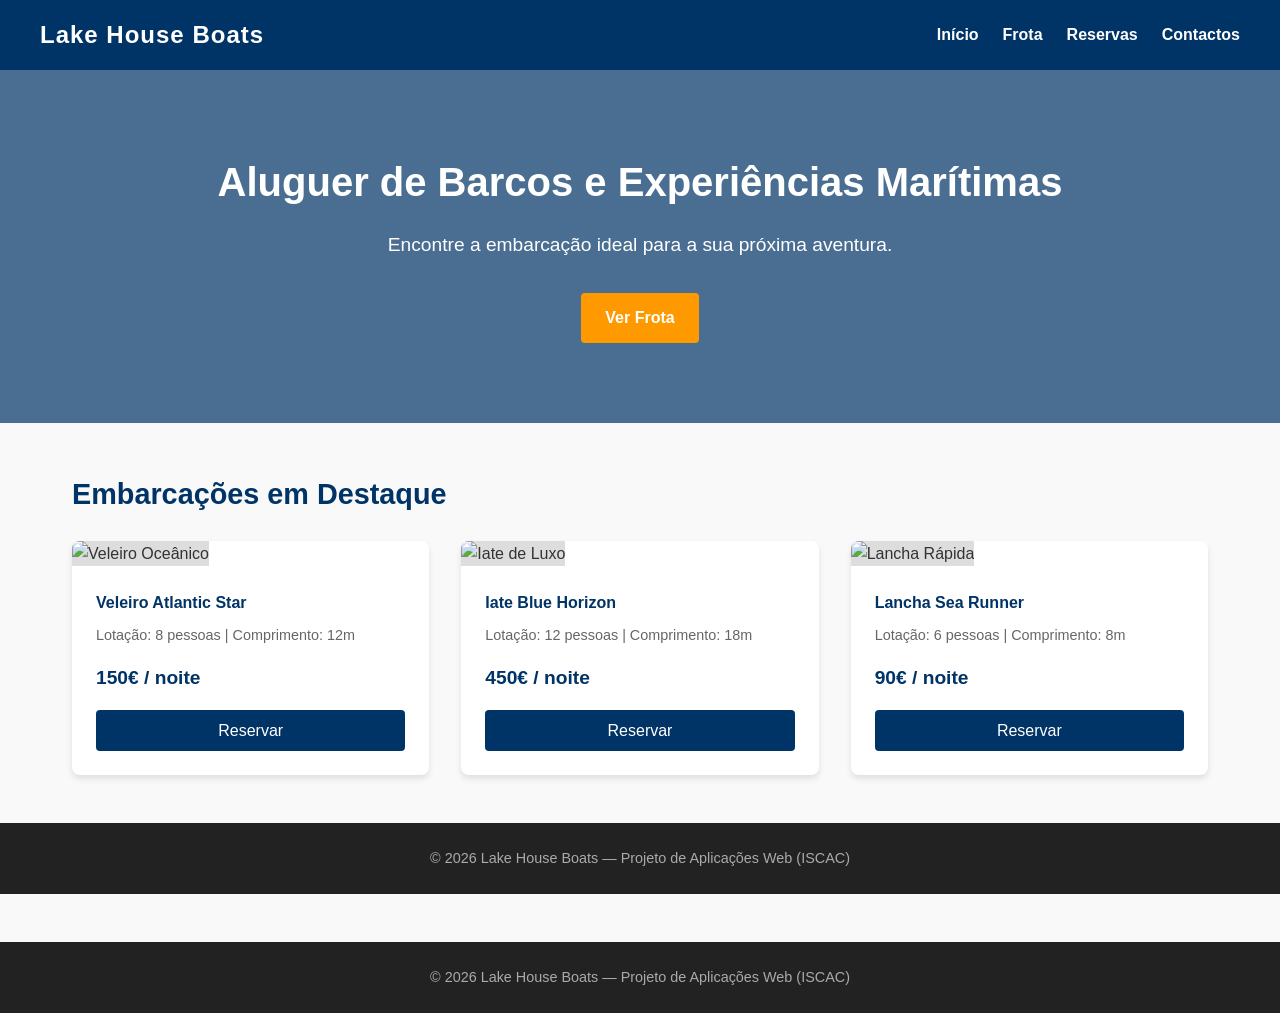
==== index.html @ 14ad1fc5 "Atualizacao da pagina inicial para Lake House Boats com preco por noite" ====
<!DOCTYPE html>
<html lang="pt">
<head>
    <meta charset="UTF-8">
    <meta name="viewport" content="width=device-width, initial-scale=1.0">
    <title>NavegaJá - Aluguer de Barcos</title>
    <link rel="stylesheet" href="css/style.css">
</head>
<body>

    <header>
        <nav>
            <div class="logo">
                <h1>Lake House Boats</h1>
            </div>
            <ul>
                <li><a href="index.html">Início</a></li>
                <li><a href="barcos.html">Frota</a></li>
                <li><a href="reservas.html">Reservas</a></li>
                <li><a href="contactos.html">Contactos</a></li>
            </ul>
        </nav>
    </header>

    <main>
        <section class="hero">
            <h2>Aluguer de Barcos e Experiências Marítimas</h2>
            <p>Encontre a embarcação ideal para a sua próxima aventura.</p>
            <a href="barcos.html" class="btn">Ver Frota</a>
        </section>

        <section class="destaques">
            <h3>Embarcações em Destaque</h3>
            <div class="grid-barcos">
                
                <article class="card-barco">
                    <img src="images/barco1.jpg" alt="Veleiro Oceânico">
                    <div class="card-conteudo">
                        <h4>Veleiro Atlantic Star</h4>
                        <p>Lotação: 8 pessoas | Comprimento: 12m</p>
                        <span class="preco">150€ / noite</span>
                        <a href="reservas.html" class="btn-card">Reservar</a>
                    </div>
                </article>

                <article class="card-barco">
                    <img src="images/barco2.jpg" alt="Iate de Luxo">
                    <div class="card-conteudo">
                        <h4>Iate Blue Horizon</h4>
                        <p>Lotação: 12 pessoas | Comprimento: 18m</p>
                        <span class="preco">450€ / noite</span>
                        <a href="reservas.html" class="btn-card">Reservar</a>
                    </div>
                </article>

                <article class="card-barco">
                    <img src="images/barco3.jpg" alt="Lancha Rápida">
                    <div class="card-conteudo">
                        <h4>Lancha Sea Runner</h4>
                        <p>Lotação: 6 pessoas | Comprimento: 8m</p>
                        <span class="preco">90€ / noite</span>
                        <a href="reservas.html" class="btn-card">Reservar</a>
                    </div>
                </article>

            </div>
        </section>
        </section>
    </main>

    <footer>
        <p>&copy; 2026 Lake House Boats — Projeto de Aplicações Web (ISCAC)</p>
    </footer>
<footer>
        <p>&copy; 2026 Lake House Boats — Projeto de Aplicações Web (ISCAC)</p>
    </footer>

    <!-- Adiciona esta linha antes de fechar o body -->
    <script src="js/script.js"></script>
</body>
</html>
---- css/style.css ----
/* Configurações Globais */
* {
    margin: 0;
    padding: 0;
    box-sizing: border-box;
}

body {
    font-family: Arial, sans-serif;
    line-height: 1.6;
    color: #333;
    background-color: #f9f9f9;
}

/* Cabeçalho e Navegação */
header {
    background-color: #003366;
    color: #fff;
    padding: 1rem 2rem;
}

nav {
    display: flex;
    justify-content: space-between;
    align-items: center;
    max-width: 1200px;
    margin: 0 auto;
}

nav .logo h1 {
    font-size: 1.5rem;
    letter-spacing: 1px;
}

nav ul {
    list-style: none;
    display: flex;
    gap: 1.5rem;
}

nav ul li a {
    color: #fff;
    text-decoration: none;
    font-weight: bold;
    transition: color 0.3s ease;
}

nav ul li a:hover {
    color: #4da6ff;
}

/* Secção Principal / Hero */
.hero {
    background: linear-gradient(rgba(0, 51, 102, 0.7), rgba(0, 51, 102, 0.7)), url('../images/hero-bg.jpg') no-repeat center center/cover;
    color: #fff;
    text-align: center;
    padding: 5rem 2rem;
}

.hero h2 {
    font-size: 2.5rem;
    margin-bottom: 1rem;
}

.hero p {
    font-size: 1.2rem;
    margin-bottom: 2rem;
}

.btn {
    display: inline-block;
    background-color: #ff9900;
    color: #fff;
    padding: 0.75rem 1.5rem;
    text-decoration: none;
    font-weight: bold;
    border-radius: 4px;
    transition: background-color 0.3s ease;
}

.btn:hover {
    background-color: #e68a00;
}

/* Secção de Destaques */
.destaques {
    max-width: 1200px;
    margin: 3rem auto;
    padding: 0 2rem;
}

.destaques h3 {
    font-size: 1.8rem;
    margin-bottom: 1.5rem;
    color: #003366;
}

/* Rodapé */
footer {
    background-color: #222;
    color: #aaa;
    text-align: center;
    padding: 1.5rem 0;
    margin-top: 3rem;
    font-size: 0.9rem;
}
/* Grelha de Barcos */
.grid-barcos {
    display: grid;
    grid-template-columns: repeat(auto-fit, minmax(280px, 1fr));
    gap: 2rem;
}

.card-barco {
    background-color: #fff;
    border-radius: 8px;
    box-shadow: 0 4px 6px rgba(0, 0, 0, 0.1);
    overflow: hidden;
    transition: transform 0.3s ease;
}

.card-barco:hover {
    transform: translateY(-5px);
}

.card-barco img {
    width: 100%;
    height: 200px;
    object-fit: cover;
    background-color: #ddd; /* Fundo temporário enquanto não há imagens */
}

.card-conteudo {
    padding: 1.5rem;
}

.card-conteudo h4 {
    color: #003366;
    margin-bottom: 0.5rem;
}

.card-conteudo p {
    font-size: 0.9rem;
    color: #666;
    margin-bottom: 1rem;
}

.preco {
    display: block;
    font-size: 1.2rem;
    font-weight: bold;
    color: #003366;
    margin-bottom: 1rem;
}

.btn-card {
    display: block;
    text-align: center;
    background-color: #003366;
    color: #fff;
    padding: 0.5rem;
    text-decoration: none;
    border-radius: 4px;
    transition: background-color 0.3s ease;
}

.btn-card:hover {
    background-color: #4da6ff;
}
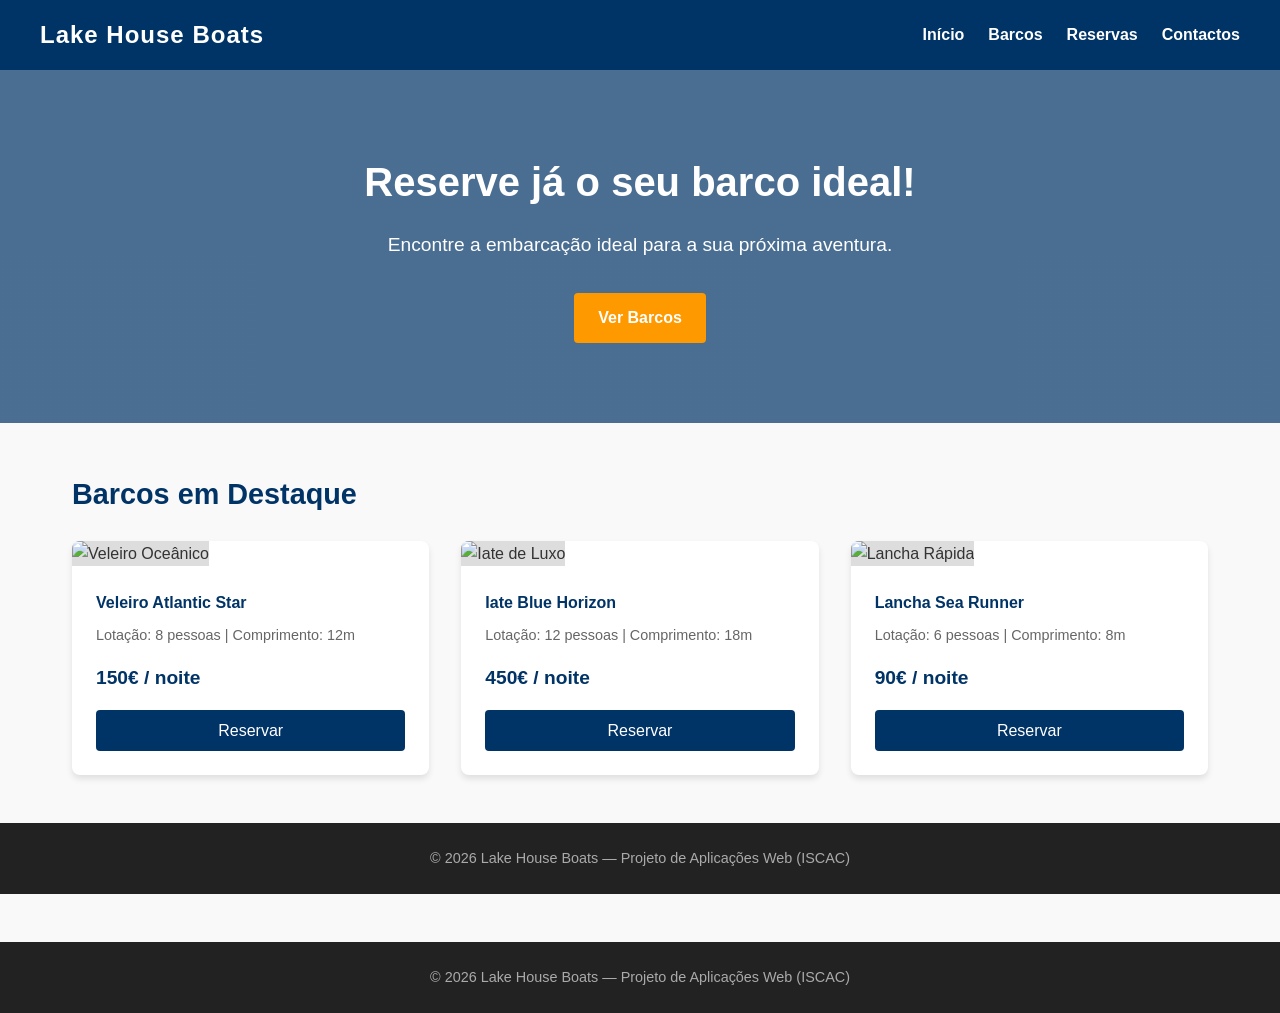
==== commit 8688729f: "Update titulos" ====
--- a/index.html
+++ b/index.html
@@ -15,7 +15,7 @@
             </div>
             <ul>
                 <li><a href="index.html">Início</a></li>
-                <li><a href="barcos.html">Frota</a></li>
+                <li><a href="barcos.html">Barcos</a></li>
                 <li><a href="reservas.html">Reservas</a></li>
                 <li><a href="contactos.html">Contactos</a></li>
             </ul>
@@ -24,14 +24,14 @@
 
     <main>
         <section class="hero">
-            <h2>Aluguer de Barcos e Experiências Marítimas</h2>
+            <h2>Reserve já o seu barco ideal!</h2>
             <p>Encontre a embarcação ideal para a sua próxima aventura.</p>
-            <a href="barcos.html" class="btn">Ver Frota</a>
+            <a href="barcos.html" class="btn">Ver Barcos</a>
         </section>
 
         <section class="destaques">
-            <h3>Embarcações em Destaque</h3>
-            <div class="grid-barcos">
+            <h3>Barcos em Destaque</h3>
+            <div class="grid-barcos">   
                 
                 <article class="card-barco">
                     <img src="images/barco1.jpg" alt="Veleiro Oceânico">
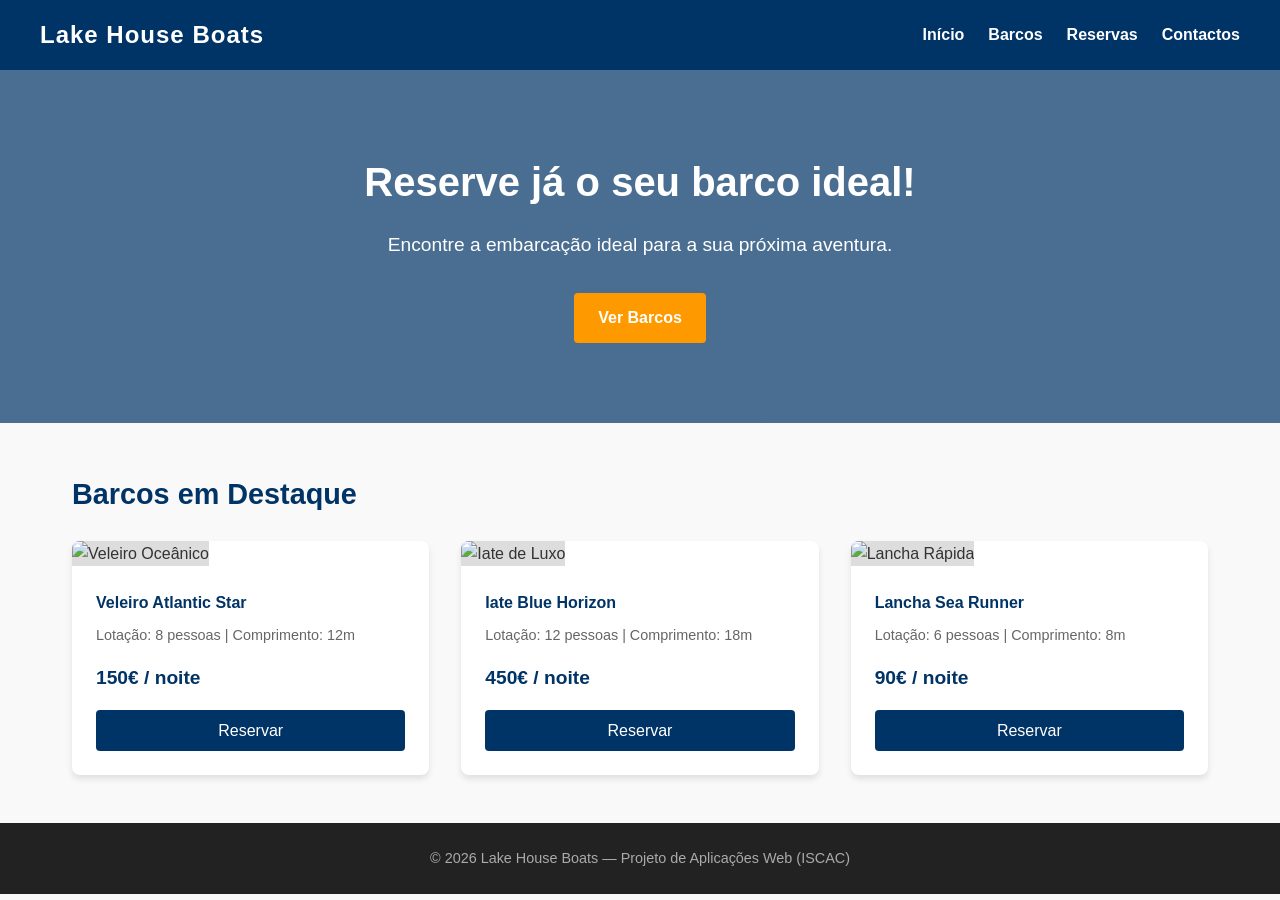
==== commit 45771046: "Rodapé" ====
--- a/index.html
+++ b/index.html
@@ -70,12 +70,7 @@
 
     <footer>
         <p>&copy; 2026 Lake House Boats — Projeto de Aplicações Web (ISCAC)</p>
-    </footer>
-<footer>
-        <p>&copy; 2026 Lake House Boats — Projeto de Aplicações Web (ISCAC)</p>
-    </footer>
-
-    <!-- Adiciona esta linha antes de fechar o body -->
+    </footer>    <!-- Adiciona esta linha antes de fechar o body -->
     <script src="js/script.js"></script>
 </body>
 </html>
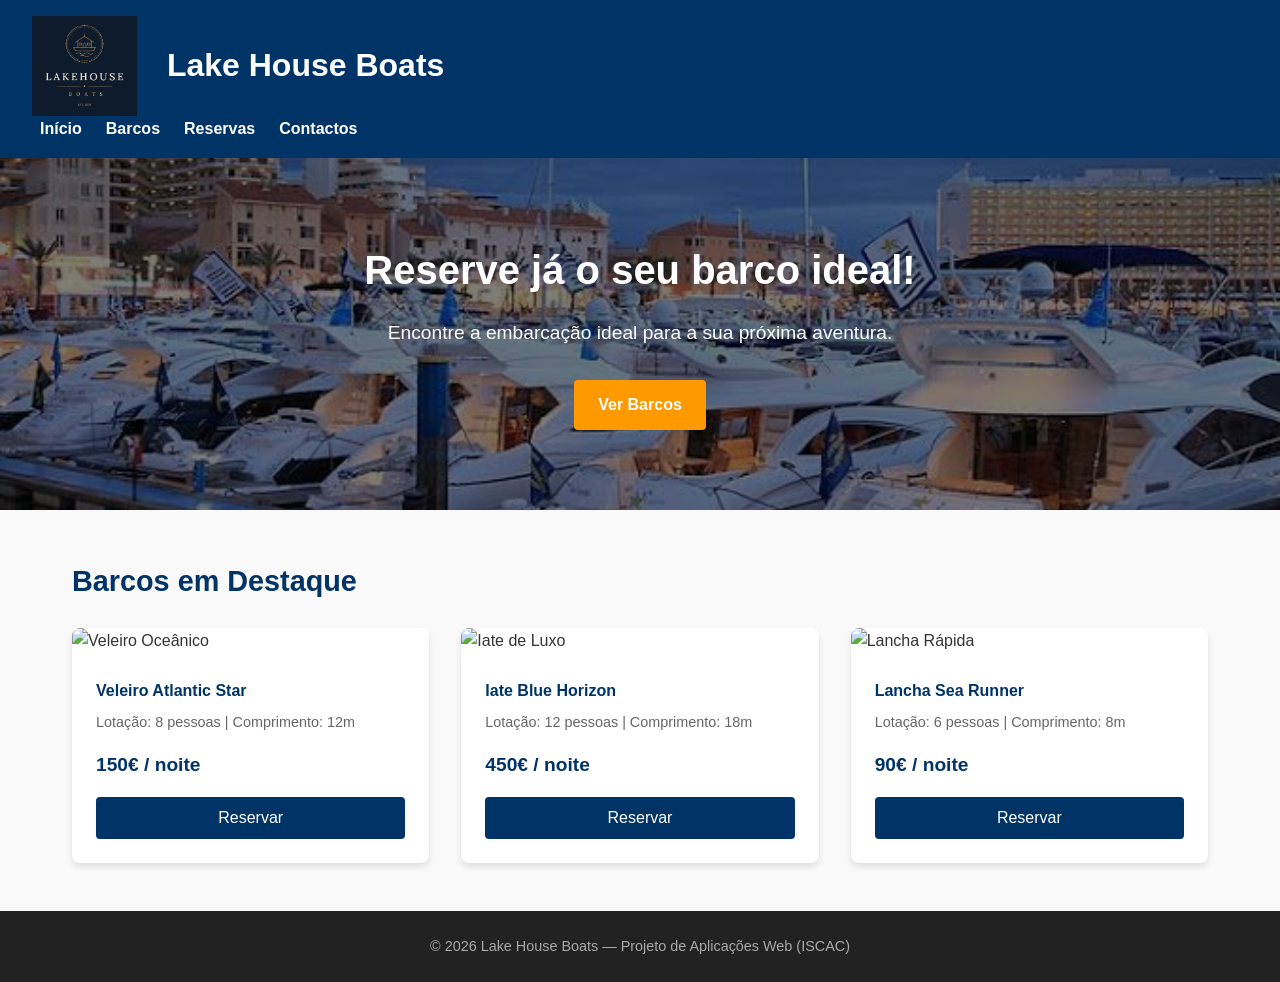
==== commit f83dca9d: "Atualiza pagina inicial, logotipo, fundo hero e remove animacoes dos cartoes" ====
--- a/index.html
+++ b/index.html
@@ -3,24 +3,25 @@
 <head>
     <meta charset="UTF-8">
     <meta name="viewport" content="width=device-width, initial-scale=1.0">
-    <title>NavegaJá - Aluguer de Barcos</title>
+    <title>Lake House Boats - Aluguer de Barcos</title>
     <link rel="stylesheet" href="css/style.css">
 </head>
 <body>
 
     <header>
-        <nav>
-            <div class="logo">
-                <h1>Lake House Boats</h1>
-            </div>
-            <ul>
-                <li><a href="index.html">Início</a></li>
-                <li><a href="barcos.html">Barcos</a></li>
-                <li><a href="reservas.html">Reservas</a></li>
-                <li><a href="contactos.html">Contactos</a></li>
-            </ul>
-        </nav>
-    </header>
+    <div class="logo-container">
+        <img src="images/Logotipo-LakeHouseBoats.png" alt="Logótipo Lake House Boats" class="site-logo">
+        <h1>Lake House Boats</h1>
+    </div>
+    <nav>
+        <ul>
+            <li><a href="index.html">Início</a></li>
+            <li><a href="barcos.html">Barcos</a></li>
+            <li><a href="reservas.html">Reservas</a></li>
+            <li><a href="contactos.html">Contactos</a></li>
+        </ul>
+    </nav>
+</header>
 
     <main>
         <section class="hero">
--- a/css/style.css
+++ b/css/style.css
@@ -51,10 +51,13 @@
 
 /* Secção Principal / Hero */
 .hero {
-    background: linear-gradient(rgba(0, 51, 102, 0.7), rgba(0, 51, 102, 0.7)), url('../images/hero-bg.jpg') no-repeat center center/cover;
-    color: #fff;
+    background-image: linear-gradient(rgba(0, 0, 0, 0.5), rgba(0, 0, 0, 0.5)), url('../images/Fundo-grande.jpg');
+    background-size: cover;
+    background-position: center;
+    background-repeat: no-repeat;
+    color: #ffffff;
+    padding: 80px 20px;
     text-align: center;
-    padding: 5rem 2rem;
 }
 
 .hero h2 {
@@ -112,22 +115,25 @@
 }
 
 .card-barco {
-    background-color: #fff;
+    background-color: #ffffff;
     border-radius: 8px;
     box-shadow: 0 4px 6px rgba(0, 0, 0, 0.1);
     overflow: hidden;
-    transition: transform 0.3s ease;
 }
 
 .card-barco:hover {
-    transform: translateY(-5px);
+    transform: none;
+    box-shadow: 0 4px 6px rgba(0, 0, 0, 0.1);
 }
-
 .card-barco img {
     width: 100%;
     height: 200px;
     object-fit: cover;
-    background-color: #ddd; /* Fundo temporário enquanto não há imagens */
+    /* Garantir que a imagem também não sofre zoom/animação */
+    transform: none;
+}
+.card-barco img:hover {
+    transform: none;
 }
 
 .card-conteudo {
@@ -166,4 +172,14 @@
 
 .btn-card:hover {
     background-color: #4da6ff;
+}
+.logo-container {
+    display: flex;
+    align-items: center;
+    gap: 30px;
+}
+
+.site-logo {
+    height: 100px;
+    width: auto;
 }
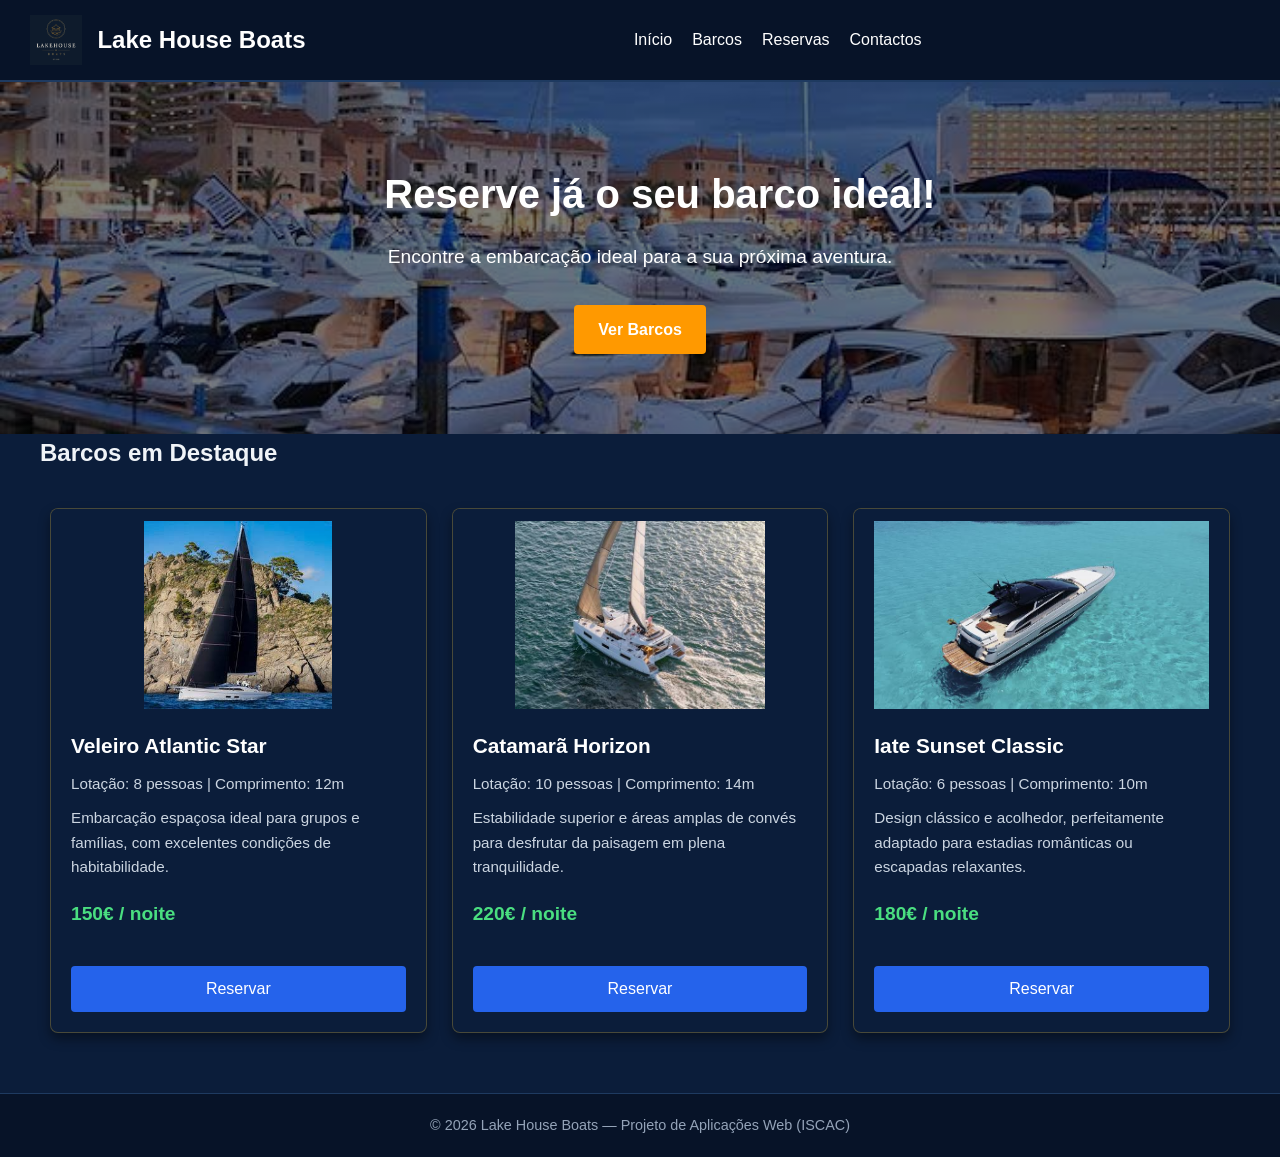
==== commit 1f36a07d: "Atualizacao do projeto Lake House Boats" ====
--- a/index.html
+++ b/index.html
@@ -30,43 +30,53 @@
             <a href="barcos.html" class="btn">Ver Barcos</a>
         </section>
 
-        <section class="destaques">
-            <h3>Barcos em Destaque</h3>
-            <div class="grid-barcos">   
-                
-                <article class="card-barco">
-                    <img src="images/barco1.jpg" alt="Veleiro Oceânico">
-                    <div class="card-conteudo">
-                        <h4>Veleiro Atlantic Star</h4>
-                        <p>Lotação: 8 pessoas | Comprimento: 12m</p>
-                        <span class="preco">150€ / noite</span>
-                        <a href="reservas.html" class="btn-card">Reservar</a>
-                    </div>
-                </article>
+        <section class="destaques-sec">
+    <h2>Barcos em Destaque</h2>
+    
+    <div class="grelha-barcos">
+        <!-- Cartão 1: Veleiro Atlantic Star -->
+        <article class="card-barco">
+            <div class="card-imagem">
+                <img src="images/Veleiro_8_pessoas.jpg" alt="Veleiro Atlantic Star">
+            </div>
+            <div class="card-conteudo">
+                <h3>Veleiro Atlantic Star</h3>
+                <p>Lotação: 8 pessoas | Comprimento: 12m</p>
+                <p class="descricao">Embarcação espaçosa ideal para grupos e famílias, com excelentes condições de habitabilidade.</p>
+                <span class="preco">150€ / noite</span>
+                <a href="reservas.html" class="btn-card">Reservar</a>
+            </div>
+        </article>
 
-                <article class="card-barco">
-                    <img src="images/barco2.jpg" alt="Iate de Luxo">
-                    <div class="card-conteudo">
-                        <h4>Iate Blue Horizon</h4>
-                        <p>Lotação: 12 pessoas | Comprimento: 18m</p>
-                        <span class="preco">450€ / noite</span>
-                        <a href="reservas.html" class="btn-card">Reservar</a>
-                    </div>
-                </article>
+        <!-- Cartão 2: Catamarã Horizon -->
+        <article class="card-barco">
+            <div class="card-imagem">
+                <img src="images/Catamara.jpg" alt="Catamarã Horizon">
+            </div>
+            <div class="card-conteudo">
+                <h3>Catamarã Horizon</h3>
+                <p>Lotação: 10 pessoas | Comprimento: 14m</p>
+                <p class="descricao">Estabilidade superior e áreas amplas de convés para desfrutar da paisagem em plena tranquilidade.</p>
+                <span class="preco">220€ / noite</span>
+                <a href="reservas.html" class="btn-card">Reservar</a>
+            </div>
+        </article>
 
-                <article class="card-barco">
-                    <img src="images/barco3.jpg" alt="Lancha Rápida">
-                    <div class="card-conteudo">
-                        <h4>Lancha Sea Runner</h4>
-                        <p>Lotação: 6 pessoas | Comprimento: 8m</p>
-                        <span class="preco">90€ / noite</span>
-                        <a href="reservas.html" class="btn-card">Reservar</a>
-                    </div>
-                </article>
-
+        <!-- Cartão 3: Iate Sunset Classic -->
+        <article class="card-barco">
+            <div class="card-imagem">
+                <img src="images/iate.jpg" alt="Iate Sunset Classic">
             </div>
-        </section>
-        </section>
+            <div class="card-conteudo">
+                <h3>Iate Sunset Classic</h3>
+                <p>Lotação: 6 pessoas | Comprimento: 10m</p>
+                <p class="descricao">Design clássico e acolhedor, perfeitamente adaptado para estadias românticas ou escapadas relaxantes.</p>
+                <span class="preco">180€ / noite</span>
+                <a href="reservas.html" class="btn-card">Reservar</a>
+            </div>
+        </article>
+    </div>
+</section>
     </main>
 
     <footer>
--- a/css/style.css
+++ b/css/style.css
@@ -125,12 +125,15 @@
     transform: none;
     box-shadow: 0 4px 6px rgba(0, 0, 0, 0.1);
 }
-.card-barco img {
+.card-imagem {
     width: 100%;
     height: 200px;
-    object-fit: cover;
-    /* Garantir que a imagem também não sofre zoom/animação */
-    transform: none;
+    overflow: hidden;
+    background-color: #0b1d3a;
+    display: flex;
+    justify-content: center;
+    align-items: center;
+    padding: 12px 12px 0 12px; /* Espaço em cima e nas laterais, colado ao texto em baixo */
 }
 .card-barco img:hover {
     transform: none;
@@ -182,4 +185,329 @@
 .site-logo {
     height: 100px;
     width: auto;
+}
+/* Estilos da Página de Barcos / Catálogo */
+.catalogo-sec {
+    padding: 40px 20px;
+    text-align: center;
+    max-width: 1200px;
+    margin: 0 auto;
+}
+
+.catalogo-sec h2 {
+    font-size: 2.2rem;
+    margin-bottom: 10px;
+    color: #333333;
+}
+
+.catalogo-sec p {
+    font-size: 1.1rem;
+    margin-bottom: 30px;
+    color: #666666;
+}
+
+/* Grelha de barcos (3 colunas lado a lado) */
+.grelha-barcos {
+    display: grid;
+    grid-template-columns: repeat(3, 1fr);
+    gap: 25px;
+    padding: 10px;
+    max-width: 1200px;
+    margin: 0 auto;
+}
+
+@media (max-width: 900px) {
+    .grelha-barcos {
+        grid-template-columns: 1fr;
+    }
+}
+
+/* Formato original do cartão com fundo escuro */
+.card-barco {
+    background-color: #0b1d3a; /* Fundo azul escuro original */
+    border: 1px solid rgba(212, 175, 55, 0.3); /* Sutil contorno dourado opcional */
+    border-radius: 8px;
+    box-shadow: 0 6px 12px rgba(0, 0, 0, 0.4);
+    overflow: hidden;
+    text-align: left;
+    display: flex;
+    flex-direction: column;
+}
+
+/* Contentor fixo para a imagem ocupar exatamente o espaço superior */
+.card-imagem {
+    width: 100%;
+    height: 200px;
+    overflow: hidden;
+    background-color: #000;
+}
+
+/* A imagem ajusta-se preenchendo o espaço uniformemente sem distorcer */
+.card-imagem img {
+    width: 100%;
+    height: 100%;
+    object-fit: cover;
+    object-position: center;
+    display: block;
+}
+
+/* Conteúdo interno do cartão com texto claro legível */
+.card-conteudo {
+    padding: 20px;
+    display: flex;
+    flex-direction: column;
+    gap: 10px;
+    flex-grow: 1;
+}
+
+.card-conteudo h3 {
+    font-size: 1.3rem;
+    color: #ffffff;
+    margin: 0;
+}
+
+.card-conteudo p {
+    color: #cbd5e1; /* Texto claro para fundo escuro */
+    font-size: 0.95rem;
+    margin: 0;
+}
+
+.card-conteudo .descricao {
+    flex-grow: 1;
+}
+
+.preco {
+    font-weight: bold;
+    font-size: 1.2rem;
+    color: #4ade80; /* Preço destacado em verde legível */
+    margin-top: 10px;
+}
+
+.btn-card {
+    display: inline-block;
+    background-color: #2563eb;
+    color: #ffffff;
+    padding: 10px;
+    text-align: center;
+    text-decoration: none;
+    border-radius: 4px;
+    margin-top: 10px;
+    transition: background-color 0.2s ease;
+}
+
+.btn-card:hover {
+    background-color: #1d4ed8;
+}
+.subtitulo-destaque {
+    color: #f8fafc !important; 
+    font-weight: 500;
+    font-size: 1.15rem;
+    margin-bottom: 40px;
+}
+body {
+    background-color: #0b1d3a;
+    color: #f0f4f8;
+    font-family: Arial, sans-serif;
+    margin: 0;
+    padding: 0;
+}
+
+
+header {
+    background-color: #071328;
+    color: #ffffff;
+    padding: 20px;
+    display: flex;
+    justify-content: space-between;
+    align-items: center;
+    border-bottom: 2px solid #1e3a60;
+}
+
+header nav ul {
+    list-style: none;
+    display: flex;
+    gap: 20px;
+    margin: 0;
+    padding: 0;
+}
+
+header nav ul li a {
+    color: #ffffff;
+    text-decoration: none;
+    font-weight: 500;
+}
+
+header nav ul li a:hover {
+    color: #4ade80;
+}
+
+.catalogo-sec {
+    padding: 50px 20px;
+    text-align: center;
+    max-width: 1200px;
+    margin: 0 auto;
+}
+
+.catalogo-sec h2 {
+    font-size: 2.2rem;
+    margin-bottom: 10px;
+    color: #ffffff;
+}
+
+.subtitulo-destaque {
+    color: #93c5fd;
+    font-weight: 500;
+    font-size: 1.15rem;
+    margin-bottom: 40px;
+}
+
+
+/* Rodapé */
+footer {
+    background-color: #071328;
+    color: #94a3b8;
+    text-align: center;
+    padding: 20px;
+    margin-top: 50px;
+    border-top: 1px solid #1e3a60;
+}
+.card-imagem {
+    width: 100%;
+    height: 200px;
+    overflow: hidden;
+    background-color: #0b1d3a; /* Fundo escuro a condizer com o cartão */
+    display: flex;
+    justify-content: center;
+    align-items: center;
+}
+
+.card-imagem img {
+    width: 100%;
+    height: 100%;
+    object-fit: contain; /* Mostra a imagem inteira sem cortes */
+    display: block;
+}
+/* Estilos para a Página de Reservas */
+.reserva-sec 
+{
+    max-width: 600px;
+    width: 100%;
+    margin: 40px auto;
+    padding: 30px;
+    background-color: #0b1d3a;
+    border-radius: 8px;
+    box-shadow: 0 6px 12px rgba(0, 0, 0, 0.4);
+    color: #ffffff;
+    box-sizing: border-box;
+}
+
+.reserva-sec h2 {
+    text-align: center;
+    margin-bottom: 10px;
+    color: #ffffff;
+}
+
+.subtitulo-destaque {
+    text-align: center;
+    color: #cbd5e1;
+    margin-bottom: 25px;
+}
+
+.form-reserva {
+    display: flex;
+    flex-direction: column;
+    gap: 20px;
+}
+
+.form-grupo {
+    display: flex;
+    flex-direction: column;
+    gap: 8px;
+}
+
+.form-linha {
+    display: flex;
+    gap: 20px;
+}
+
+.form-linha .form-grupo {
+    flex: 1;
+}
+
+.form-reserva label {
+    font-weight: bold;
+    color: #cbd5e1;
+}
+
+.form-reserva input,
+.form-reserva select {
+    padding: 12px;
+    border-radius: 4px;
+    border: 1px solid #1e3a8a;
+    background-color: #020817;
+    color: #ffffff;
+    font-size: 1rem;
+}
+
+.form-reserva input:focus,
+.form-reserva select:focus {
+    outline: none;
+    border-color: #3b82f6;
+}
+
+.btn-enviar {
+    background-color: #2563eb;
+    color: #ffffff;
+    padding: 14px;
+    border: none;
+    border-radius: 4px;
+    font-size: 1.1rem;
+    font-weight: bold;
+    cursor: pointer;
+    transition: background-color 0.2s ease;
+    margin-top: 10px;
+}
+
+.btn-enviar:hover {
+    background-color: #1d4ed8;
+}
+
+@media (max-width: 600px) {
+    .form-linha {
+        flex-direction: column;
+        gap: 20px;
+    }
+}
+/* Estilos para o Logótipo no Cabeçalho */
+header {
+    display: flex;
+    justify-content: space-between;
+    align-items: center;
+    padding: 15px 30px;
+}
+
+.logo-container {
+    display: flex;
+    align-items: center;
+    gap: 15px;
+}
+
+.logo-container img {
+    height: 50px; /* Ajusta a altura da imagem para ficar proporcional */
+    width: auto;
+}
+
+.logo-container h1 {
+    font-size: 1.5rem;
+    color: #ffffff;
+    margin: 0;
+}
+.destaques h2, 
+.secao-destaques h2 {
+    margin-left: 40px; /* Ajusta para dar o espaçamento pretendido */
+    margin-bottom: 20px;
+}
+main section h2 {
+    margin-left: 40px;
+    margin-bottom: 25px;
 }
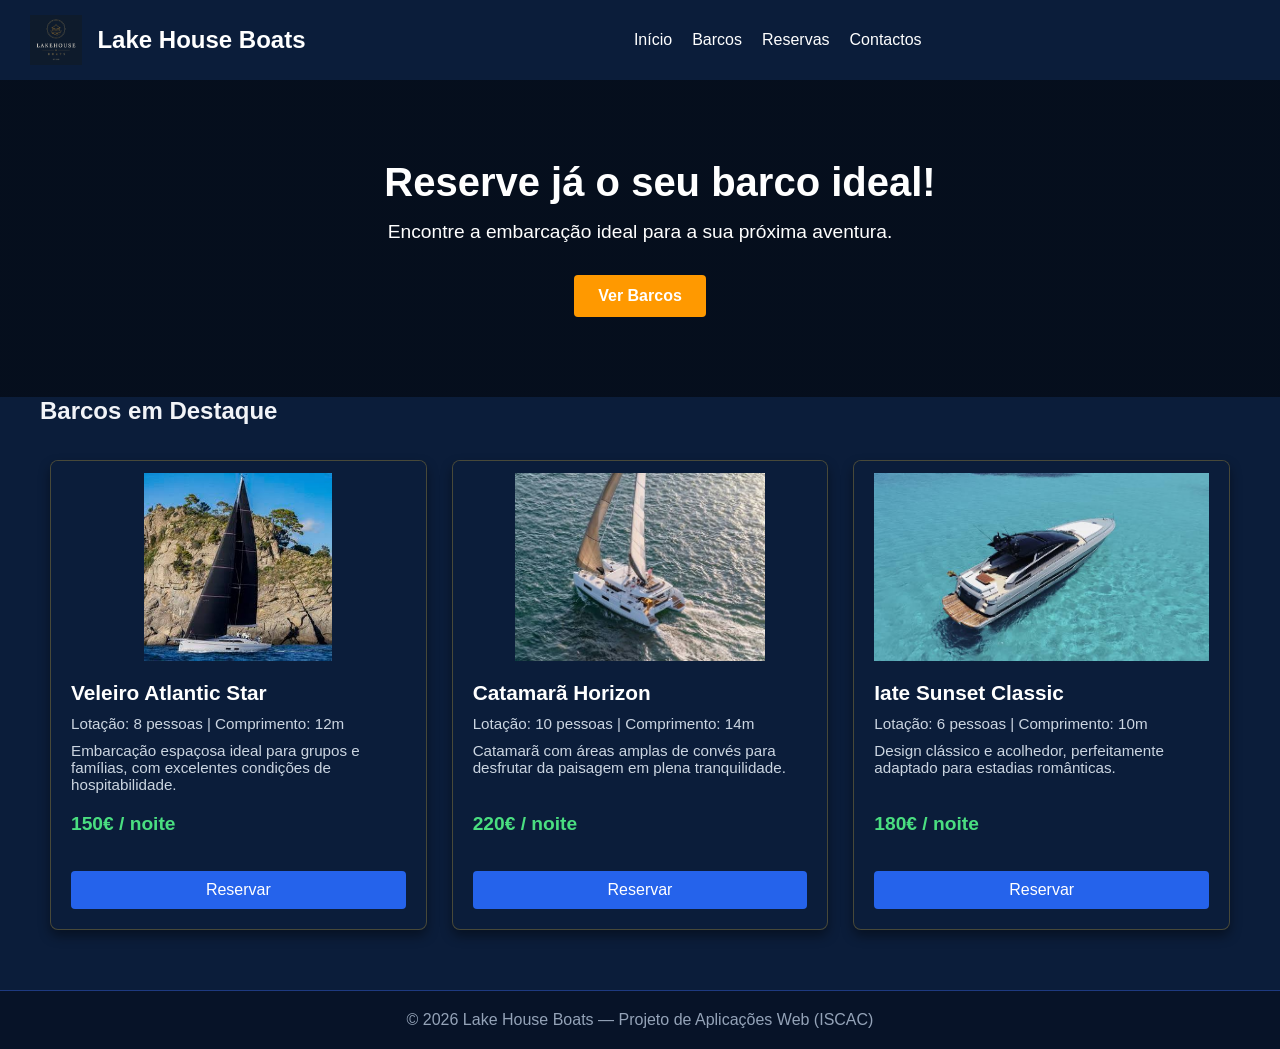
==== commit 2cc07e96: "Frases da descrição dos barcos" ====
--- a/index.html
+++ b/index.html
@@ -42,7 +42,7 @@
             <div class="card-conteudo">
                 <h3>Veleiro Atlantic Star</h3>
                 <p>Lotação: 8 pessoas | Comprimento: 12m</p>
-                <p class="descricao">Embarcação espaçosa ideal para grupos e famílias, com excelentes condições de habitabilidade.</p>
+                <p class="descricao">Embarcação espaçosa ideal para grupos e famílias, com excelentes condições de hospitabilidade.</p>
                 <span class="preco">150€ / noite</span>
                 <a href="reservas.html" class="btn-card">Reservar</a>
             </div>
@@ -56,7 +56,7 @@
             <div class="card-conteudo">
                 <h3>Catamarã Horizon</h3>
                 <p>Lotação: 10 pessoas | Comprimento: 14m</p>
-                <p class="descricao">Estabilidade superior e áreas amplas de convés para desfrutar da paisagem em plena tranquilidade.</p>
+                <p class="descricao">Catamarã com áreas amplas de convés para desfrutar da paisagem em plena tranquilidade.</p>
                 <span class="preco">220€ / noite</span>
                 <a href="reservas.html" class="btn-card">Reservar</a>
             </div>
@@ -70,7 +70,7 @@
             <div class="card-conteudo">
                 <h3>Iate Sunset Classic</h3>
                 <p>Lotação: 6 pessoas | Comprimento: 10m</p>
-                <p class="descricao">Design clássico e acolhedor, perfeitamente adaptado para estadias românticas ou escapadas relaxantes.</p>
+                <p class="descricao">Design clássico e acolhedor, perfeitamente adaptado para estadias românticas.</p>
                 <span class="preco">180€ / noite</span>
                 <a href="reservas.html" class="btn-card">Reservar</a>
             </div>
--- a/css/style.css
+++ b/css/style.css
@@ -4,21 +4,13 @@
     padding: 0;
     box-sizing: border-box;
 }
-
-body {
-    font-family: Arial, sans-serif;
-    line-height: 1.6;
-    color: #333;
-    background-color: #f9f9f9;
-}
-
 /* Cabeçalho e Navegação */
 header {
-    background-color: #003366;
-    color: #fff;
-    padding: 1rem 2rem;
-}
-
+    display: flex;
+    justify-content: space-between;
+    align-items: center;
+    padding: 15px 30px;
+}
 nav {
     display: flex;
     justify-content: space-between;
@@ -46,12 +38,12 @@
 }
 
 nav ul li a:hover {
-    color: #4da6ff;
+    color: #00a0ff;
 }
 
 /* Secção Principal / Hero */
 .hero {
-    background-image: linear-gradient(rgba(0, 0, 0, 0.5), rgba(0, 0, 0, 0.5)), url('../images/Fundo-grande.jpg');
+    background-image: linear-gradient(rgba(0, 0, 0, 0.5), rgba(0, 0, 0, 0.5)), url('../images/fundo-grande.jpg');
     background-size: cover;
     background-position: center;
     background-repeat: no-repeat;
@@ -100,13 +92,14 @@
 
 /* Rodapé */
 footer {
-    background-color: #222;
-    color: #aaa;
-    text-align: center;
-    padding: 1.5rem 0;
-    margin-top: 3rem;
-    font-size: 0.9rem;
-}
+    background-color: #071328;
+    color: #94a3b8;
+    text-align: center;
+    padding: 20px;
+    margin-top: 50px;
+    border-top: 1px solid #1e3a80;
+}
+
 /* Grelha de Barcos */
 .grid-barcos {
     display: grid;
@@ -115,16 +108,20 @@
 }
 
 .card-barco {
-    background-color: #ffffff;
+    background-color: #0b1d3a; /* Fundo azul escuro original */
+    border: 1px solid rgba(212, 175, 55, 0.3); /* Sutil contorno dourado opcional */
     border-radius: 8px;
-    box-shadow: 0 4px 6px rgba(0, 0, 0, 0.1);
+    box-shadow: 0 6px 12px rgba(0, 0, 0, 0.4);
     overflow: hidden;
-}
-
+    text-align: left;
+    display: flex;
+    flex-direction: column;
+}
 .card-barco:hover {
     transform: none;
     box-shadow: 0 4px 6px rgba(0, 0, 0, 0.1);
 }
+
 .card-imagem {
     width: 100%;
     height: 200px;
@@ -135,6 +132,13 @@
     align-items: center;
     padding: 12px 12px 0 12px; /* Espaço em cima e nas laterais, colado ao texto em baixo */
 }
+.card-imagem img {
+    width: 100%;
+    height: 100%;
+    object-fit: contain; /* Mostra a imagem inteira sem cortes */
+    display: block;
+}
+
 .card-barco img:hover {
     transform: none;
 }
@@ -174,8 +178,9 @@
 }
 
 .btn-card:hover {
-    background-color: #4da6ff;
-}
+    background-color: #04daff;
+}
+
 .logo-container {
     display: flex;
     align-items: center;
@@ -186,9 +191,10 @@
     height: 100px;
     width: auto;
 }
+
 /* Estilos da Página de Barcos / Catálogo */
 .catalogo-sec {
-    padding: 40px 20px;
+    padding: 50px 20px;
     text-align: center;
     max-width: 1200px;
     margin: 0 auto;
@@ -197,7 +203,7 @@
 .catalogo-sec h2 {
     font-size: 2.2rem;
     margin-bottom: 10px;
-    color: #333333;
+    color: #ffffff;
 }
 
 .catalogo-sec p {
@@ -222,34 +228,6 @@
     }
 }
 
-/* Formato original do cartão com fundo escuro */
-.card-barco {
-    background-color: #0b1d3a; /* Fundo azul escuro original */
-    border: 1px solid rgba(212, 175, 55, 0.3); /* Sutil contorno dourado opcional */
-    border-radius: 8px;
-    box-shadow: 0 6px 12px rgba(0, 0, 0, 0.4);
-    overflow: hidden;
-    text-align: left;
-    display: flex;
-    flex-direction: column;
-}
-
-/* Contentor fixo para a imagem ocupar exatamente o espaço superior */
-.card-imagem {
-    width: 100%;
-    height: 200px;
-    overflow: hidden;
-    background-color: #000;
-}
-
-/* A imagem ajusta-se preenchendo o espaço uniformemente sem distorcer */
-.card-imagem img {
-    width: 100%;
-    height: 100%;
-    object-fit: cover;
-    object-position: center;
-    display: block;
-}
 
 /* Conteúdo interno do cartão com texto claro legível */
 .card-conteudo {
@@ -279,14 +257,14 @@
 .preco {
     font-weight: bold;
     font-size: 1.2rem;
-    color: #4ade80; /* Preço destacado em verde legível */
+    color: #4ade80; /* Preço dextacado em verde legível */
     margin-top: 10px;
 }
 
 .btn-card {
     display: inline-block;
     background-color: #2563eb;
-    color: #ffffff;
+    color: #fff;
     padding: 10px;
     text-align: center;
     text-decoration: none;
@@ -298,30 +276,22 @@
 .btn-card:hover {
     background-color: #1d4ed8;
 }
+
 .subtitulo-destaque {
-    color: #f8fafc !important; 
+    color: #f8fafc !important;
     font-weight: 500;
     font-size: 1.15rem;
     margin-bottom: 40px;
 }
+
 body {
     background-color: #0b1d3a;
-    color: #f0f4f8;
+    color: #f2f4f8;
     font-family: Arial, sans-serif;
     margin: 0;
     padding: 0;
 }
 
-
-header {
-    background-color: #071328;
-    color: #ffffff;
-    padding: 20px;
-    display: flex;
-    justify-content: space-between;
-    align-items: center;
-    border-bottom: 2px solid #1e3a60;
-}
 
 header nav ul {
     list-style: none;
@@ -341,55 +311,8 @@
     color: #4ade80;
 }
 
-.catalogo-sec {
-    padding: 50px 20px;
-    text-align: center;
-    max-width: 1200px;
-    margin: 0 auto;
-}
-
-.catalogo-sec h2 {
-    font-size: 2.2rem;
-    margin-bottom: 10px;
-    color: #ffffff;
-}
-
-.subtitulo-destaque {
-    color: #93c5fd;
-    font-weight: 500;
-    font-size: 1.15rem;
-    margin-bottom: 40px;
-}
-
-
-/* Rodapé */
-footer {
-    background-color: #071328;
-    color: #94a3b8;
-    text-align: center;
-    padding: 20px;
-    margin-top: 50px;
-    border-top: 1px solid #1e3a60;
-}
-.card-imagem {
-    width: 100%;
-    height: 200px;
-    overflow: hidden;
-    background-color: #0b1d3a; /* Fundo escuro a condizer com o cartão */
-    display: flex;
-    justify-content: center;
-    align-items: center;
-}
-
-.card-imagem img {
-    width: 100%;
-    height: 100%;
-    object-fit: contain; /* Mostra a imagem inteira sem cortes */
-    display: block;
-}
 /* Estilos para a Página de Reservas */
-.reserva-sec 
-{
+.reserva-sec {
     max-width: 600px;
     width: 100%;
     margin: 40px auto;
@@ -398,7 +321,6 @@
     border-radius: 8px;
     box-shadow: 0 6px 12px rgba(0, 0, 0, 0.4);
     color: #ffffff;
-    box-sizing: border-box;
 }
 
 .reserva-sec h2 {
@@ -406,13 +328,6 @@
     margin-bottom: 10px;
     color: #ffffff;
 }
-
-.subtitulo-destaque {
-    text-align: center;
-    color: #cbd5e1;
-    margin-bottom: 25px;
-}
-
 .form-reserva {
     display: flex;
     flex-direction: column;
@@ -478,13 +393,8 @@
         gap: 20px;
     }
 }
+
 /* Estilos para o Logótipo no Cabeçalho */
-header {
-    display: flex;
-    justify-content: space-between;
-    align-items: center;
-    padding: 15px 30px;
-}
 
 .logo-container {
     display: flex;
@@ -502,12 +412,55 @@
     color: #ffffff;
     margin: 0;
 }
-.destaques h2, 
+
+.destaques h2,
 .secao-destaques h2 {
     margin-left: 40px; /* Ajusta para dar o espaçamento pretendido */
     margin-bottom: 20px;
 }
+
 main section h2 {
     margin-left: 40px;
     margin-bottom: 25px;
+}
+
+/* --- Estilos Responsivos para Telemóveis --- */
+@media (max-width: 768px) {
+    /* Ajusta o cabeçalho para empilhar o logótipo e o menu verticalmente */
+    header {
+        flex-direction: column;
+        gap: 15px;
+        padding: 15px;
+        text-align: center;
+    }
+
+    .logo-container {
+        justify-content: center;
+    }
+
+    /* Ajusta a barra de navegação para ocupar o espaço de forma limpa */
+    nav ul {
+        flex-direction: column;
+        gap: 10px;
+        padding: 0;
+    }
+
+    /* Garante que os cartões de barcos e secções ocupam 100% da largura com margens seguras */
+    .destaques-container,
+    .barcos-grid {
+        flex-direction: column;
+        padding: 0 15px;
+    }
+
+    /* Ajusta o formulário de reservas para ecrãs pequenos */
+    .reserva-sec {
+        width: 95%;
+        margin: 20px auto;
+        padding: 20px;
+    }
+
+    .form-linha {
+        flex-direction: column;
+        gap: 15px;
+    }
 }
